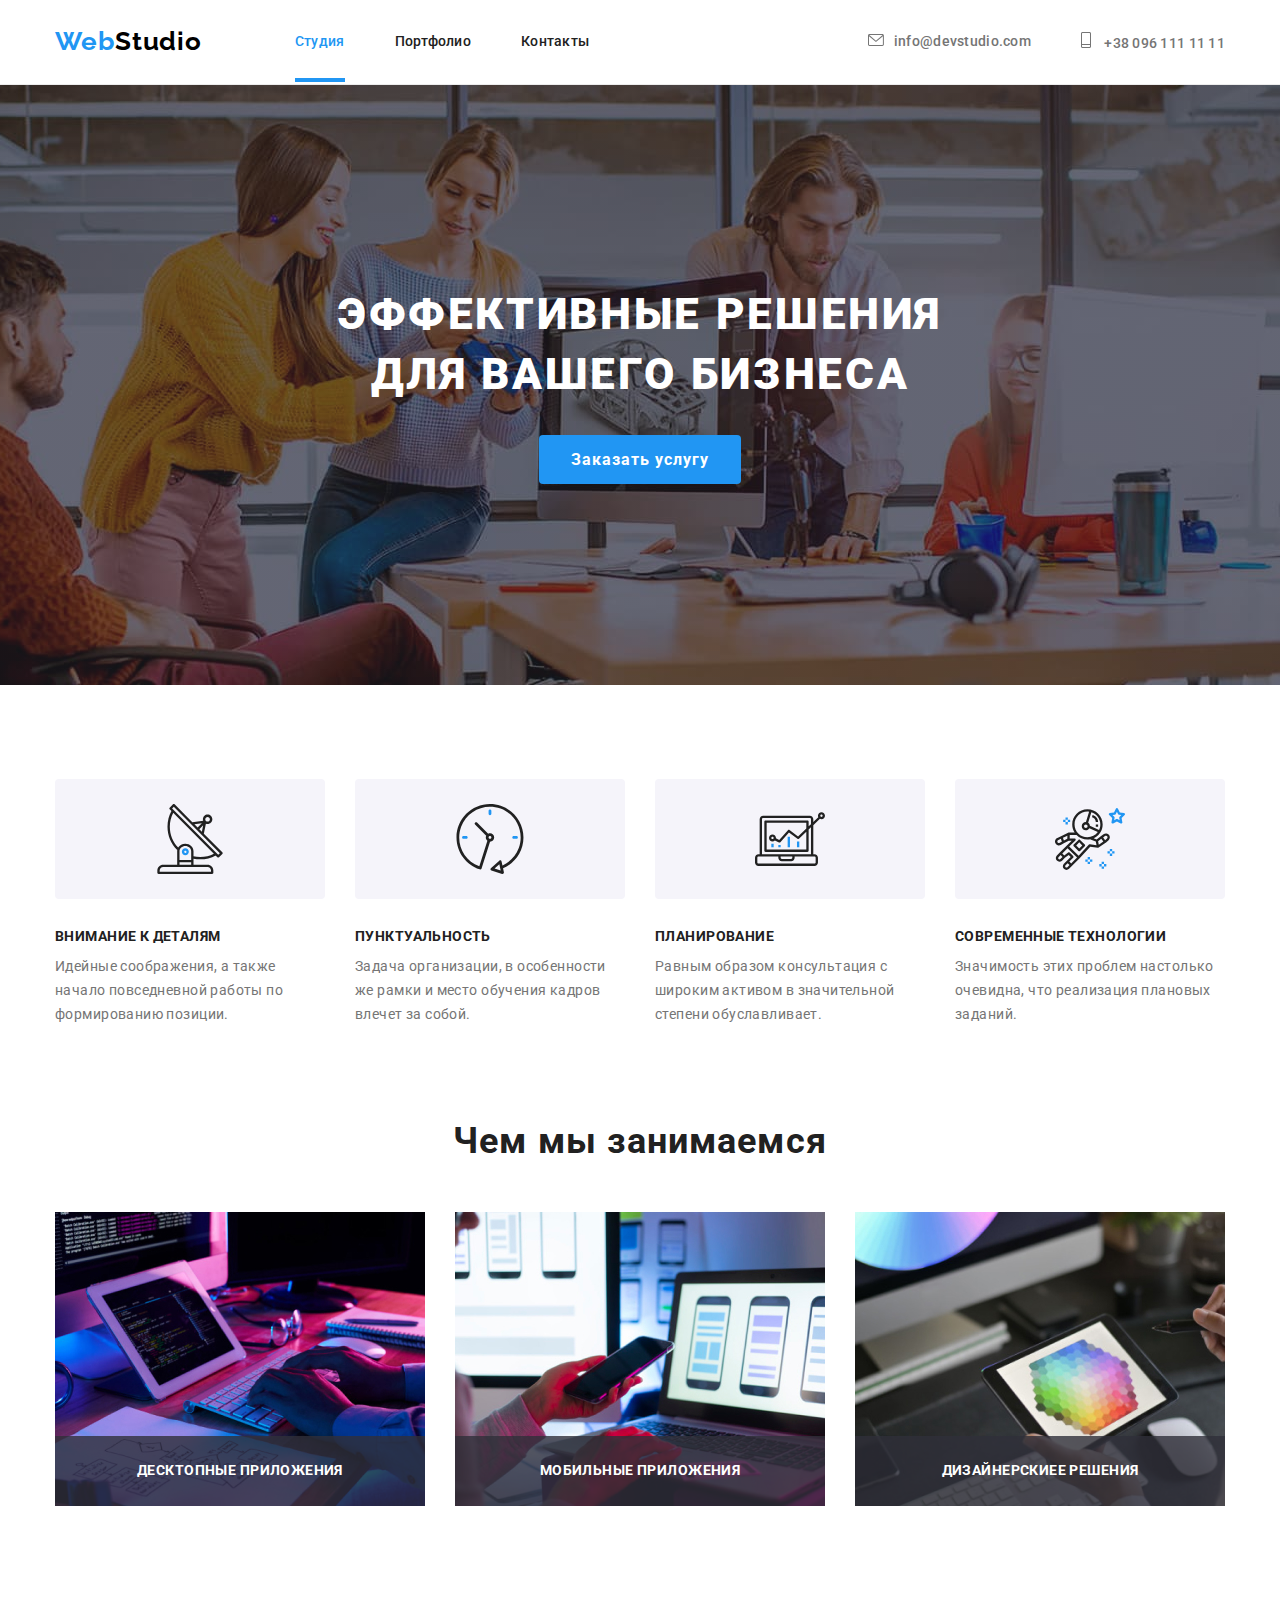
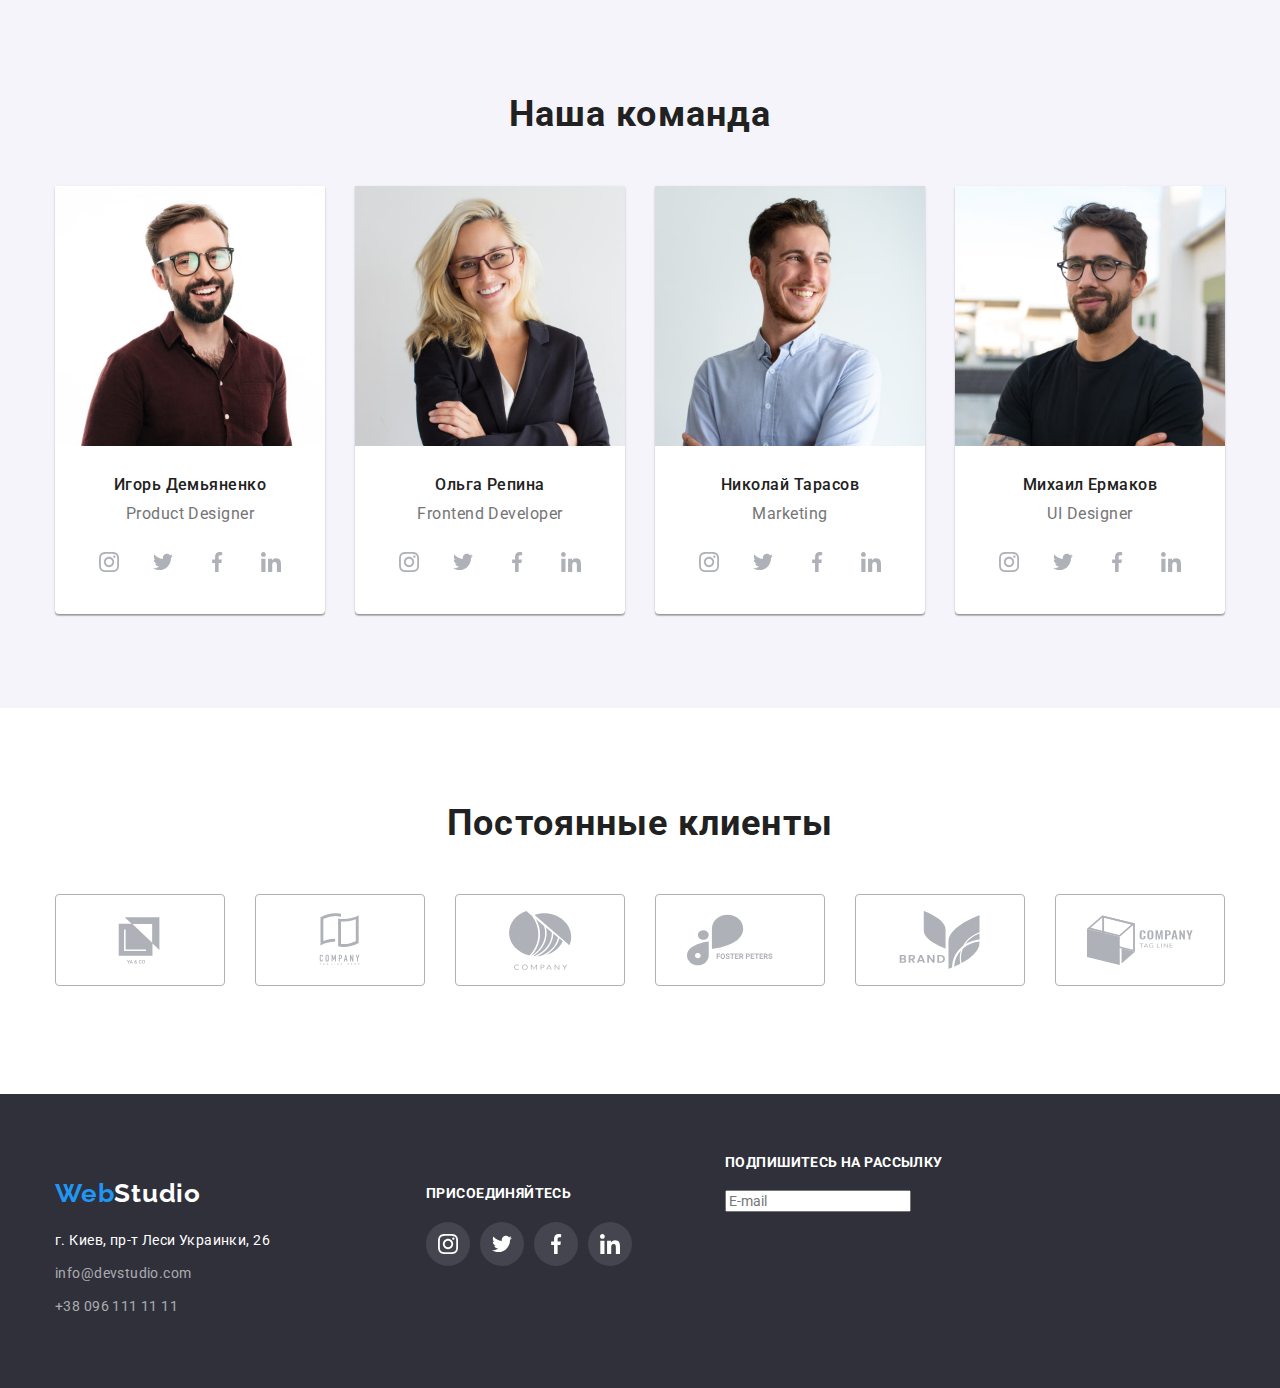
==== index.html @ 0de00b1b "Created form" ====
<!DOCTYPE html>
<html lang="ru">
  <head>
    <meta charset="UTF-8" />
    <meta http-equiv="X-UA-Compatible" content="IE=edge" />
    <meta name="viewport" content="width=device-width, initial-scale=1.0" />
    <title>Студия</title>
    <link
      href="https://fonts.googleapis.com/css2?family=Raleway:wght@700&family=Roboto:wght@400;500;700;900&display=swap"
      rel="stylesheet"
    />
    <link
      rel="stylesheet"
      href="https://cdnjs.cloudflare.com/ajax/libs/modern-normalize/1.1.0/modern-normalize.min.css"
    />
    <link rel="stylesheet" href="./css/styles.css" />
  </head>
  <body class="page">
    <header>
      <div class="conteiner page-nav">
        <nav>
          <a href="./index.html" class="logo">Web <span class="desc">Studio</span> </a>
          <ul class="nav list">
            <li class="nav-lists">
              <a href="./index.html" class="nav-link current">Студия</a>
            </li>
            <li class="nav-lists"><a href="./portfolio.html" class="nav-link">Портфолио </a></li>
            <li class="nav-lists"><a href="#contact" class="nav-link">Контакты</a></li>
          </ul>
        </nav>
        <ul class="contacts list">
          <li class="contacts-list">
            <a href="mailto:info@devstudio.com" class="contacts-link mail-icon">
              <svg class="contacts-icon-mail">
                <use href="./images/symbol-defs.svg#icon-mail"></use>
              </svg>
              info@devstudio.com</a
            >
          </li>
          <li class="contacts-list">
            <a href="tel:+380961111111" class="contacts-link tel-icon">
              <svg class="contacts-icon-phone">
                <use href="./images/symbol-defs.svg#icon-phone"></use>
              </svg>
              +38 096 111 11 11</a
            >
          </li>
        </ul>
      </div>
    </header>
    <main>
      <!-- Hero -->
      <section class="hero">
        <div class="conteiner hero-block">
          <h1 class="hero-title">Эффективные решения для вашего бизнеса</h1>
          <button type="button" class="modal-button" data-modal-open>Заказать услугу</button>
        </div>
      </section>

      <!-- Advantage -->
      <section class="section advantage">
        <div class="conteiner advantages">
          <h2 class="section-title visually-hidden">Преимущества</h2>
          <ul class="features list">
            <li class="features-list">
              <div class="features-icons">
                <svg class="icon-features">
                  <use href="./images/symbol-defs.svg#icon-antenna"></use>
                </svg>
              </div>
              <h3 class="features-title">Внимание к деталям</h3>
              <p class="text">
                Идейные соображения, а также начало повседневной работы по формированию позиции.
              </p>
            </li>
            <li class="features-list">
              <div class="features-icons">
                <svg class="icon-features">
                  <use href="./images/symbol-defs.svg#icon-clock"></use>
                </svg>
              </div>
              <h3 class="features-title">Пунктуальность</h3>
              <p class="text">
                Задача организации, в особенности же рамки и место обучения кадров влечет за собой.
              </p>
            </li>
            <li class="features-list">
              <div class="features-icons">
                <svg class="icon-features">
                  <use href="./images/symbol-defs.svg#icon-diagram"></use>
                </svg>
              </div>
              <h3 class="features-title">Планирование</h3>
              <p class="text">
                Равным образом консультация с широким активом в значительной степени обуславливает.
              </p>
            </li>
            <li class="features-list">
              <div class="features-icons">
                <svg class="icon-features">
                  <use href="./images/symbol-defs.svg#icon-astronaut"></use>
                </svg>
              </div>
              <h3 class="features-title">Современные технологии</h3>
              <p class="text">
                Значимость этих проблем настолько очевидна, что реализация плановых заданий.
              </p>
            </li>
          </ul>
        </div>
      </section>
      <!-- Work -->
      <section class="section work">
        <div class="conteiner">
          <h2 class="section-title">Чем мы занимаемся</h2>
          <ul class="preview list">
            <li class="work-list">
              <div class="work-subtex-list-1">
                <a href="./index.html">
                  <div class="work-subtext">
                    <img
                      src="./images/box1.jpg"
                      alt="Работа за компьютером"
                      width="370"
                      height="294"
                      class="img"
                    />
                    <div class="work-sub-text"><p>Десктопные приложения</p></div>
                  </div>
                </a>
              </div>
            </li>

            <li class="work-list">
              <a href="./index.html">
                <div class="work-subtext">
                  <img
                    src="./images/box2.jpg"
                    alt="Ноутбук на столе и телефон в руках"
                    width="370"
                    height="294"
                  />
                  <div class="work-sub-text"><p>Мобильные приложения</p></div>
                </div>
              </a>
            </li>

            <li class="work-list">
              <a href="./index.html">
                <div class="work-subtext">
                  <img
                    src="./images/box3.jpg"
                    alt="Спектр цвета на планшете"
                    width="370"
                    height="294"
                    class="work-list-link"
                  />

                  <div class="work-sub-text"><p>Дизайнерскиее решения</p></div>
                </div>
              </a>
            </li>
          </ul>
        </div>
      </section>
      <!-- Our team -->
      <section class="section our-teem">
        <div class="conteiner employees">
          <h2 class="section-title">Наша команда</h2>
          <ul class="our-team list">
            <li class="team-list">
              <img
                src="./images/img.jpg"
                alt="Фотография Игоря Демьяненко"
                width="270"
                height="260"
                class="team-img"
              />
              <div class="team-profession">
                <h3 class="team">Игорь Демьяненко</h3>
                <p class="profession" lang="en">Product Designer</p>
                <ul class="socials-list">
                  <li class="socials_lists link">
                    <a href="" class="social-list-link">
                      <svg class="social-links">
                        <use href="./images/symbol-defs.svg#icon-instagram"></use>
                      </svg>
                    </a>
                  </li>
                  <li class="socials_lists link">
                    <a href="" class="social-list-link">
                      <svg class="social-links">
                        <use href="./images/symbol-defs.svg#icon-twitter"></use>
                      </svg>
                    </a>
                  </li>
                  <li class="socials_lists link">
                    <a href="" class="social-list-link">
                      <svg class="social-links">
                        <use href="./images/symbol-defs.svg#icon-facebook"></use>
                      </svg>
                    </a>
                  </li>
                  <li class="socials_lists link">
                    <a href="" class="social-list-link">
                      <svg class="social-links">
                        <use href="./images/symbol-defs.svg#icon-linkedin"></use>
                      </svg>
                    </a>
                  </li>
                </ul>
              </div>
            </li>
            <li class="team-list">
              <img
                src="./images/img(1).jpg"
                alt="Фотография Ольга Репина"
                width="270"
                height="260"
                class="team-img"
              />
              <div class="team-profession">
                <h3 class="team">Ольга Репина</h3>
                <p class="profession" lang="en">Frontend Developer</p>
                <ul class="socials-list">
                  <li class="socials_lists link">
                    <a href="" class="social-list-link">
                      <svg class="social-links">
                        <use href="./images/symbol-defs.svg#icon-instagram"></use>
                      </svg>
                    </a>
                  </li>
                  <li class="socials_lists link">
                    <a href="" class="social-list-link">
                      <svg class="social-links">
                        <use href="./images/symbol-defs.svg#icon-twitter"></use>
                      </svg>
                    </a>
                  </li>
                  <li class="socials_lists link">
                    <a href="" class="social-list-link">
                      <svg class="social-links">
                        <use href="./images/symbol-defs.svg#icon-facebook"></use>
                      </svg>
                    </a>
                  </li>
                  <li class="socials_lists link">
                    <a href="" class="social-list-link">
                      <svg class="social-links">
                        <use href="./images/symbol-defs.svg#icon-linkedin"></use>
                      </svg>
                    </a>
                  </li>
                </ul>
              </div>
            </li>
            <li class="team-list">
              <img
                src="./images/img(2).jpg"
                alt="Фотография Николай Тарасов"
                width="270"
                height="260"
                class="team-img"
              />
              <div class="team-profession">
                <h3 class="team">Николай Тарасов</h3>
                <p class="profession" lang="en">Marketing</p>
                <ul class="socials-list">
                  <li class="socials_lists link">
                    <a href="" class="social-list-link">
                      <svg class="social-links">
                        <use href="./images/symbol-defs.svg#icon-instagram"></use>
                      </svg>
                    </a>
                  </li>
                  <li class="socials_lists link">
                    <a href="" class="social-list-link">
                      <svg class="social-links">
                        <use href="./images/symbol-defs.svg#icon-twitter"></use>
                      </svg>
                    </a>
                  </li>
                  <li class="socials_lists link">
                    <a href="" class="social-list-link">
                      <svg class="social-links">
                        <use href="./images/symbol-defs.svg#icon-facebook"></use>
                      </svg>
                    </a>
                  </li>
                  <li class="socials_lists link">
                    <a href="" class="social-list-link">
                      <svg class="social-links">
                        <use href="./images/symbol-defs.svg#icon-linkedin"></use>
                      </svg>
                    </a>
                  </li>
                </ul>
              </div>
            </li>
            <li class="team-list">
              <img
                src="./images/img(3).jpg"
                alt="Фотография Михаил Ермаков"
                width="270"
                height="260"
                class="team-img"
              />
              <div class="team-profession">
                <h3 class="team">Михаил Ермаков</h3>
                <p class="profession" lang="en">UI Designer</p>
                <ul class="socials-list">
                  <li class="socials_lists link">
                    <a href="" class="social-list-link">
                      <svg class="social-links">
                        <use href="./images/symbol-defs.svg#icon-instagram"></use>
                      </svg>
                    </a>
                  </li>
                  <li class="socials_lists link">
                    <a href="" class="social-list-link">
                      <svg class="social-links">
                        <use href="./images/symbol-defs.svg#icon-twitter"></use>
                      </svg>
                    </a>
                  </li>
                  <li class="socials_lists link">
                    <a href="" class="social-list-link">
                      <svg class="social-links">
                        <use href="./images/symbol-defs.svg#icon-facebook"></use>
                      </svg>
                    </a>
                  </li>
                  <li class="socials_lists link">
                    <a href="" class="social-list-link">
                      <svg class="social-links">
                        <use href="./images/symbol-defs.svg#icon-linkedin"></use>
                      </svg>
                    </a>
                  </li>
                </ul>
              </div>
            </li>
          </ul>
        </div>
      </section>
      <section class="section">
        <div class="conteiner">
          <h2 class="clients-title">Постоянные клиенты</h2>
          <ul class="clients-list">
            <li class="clients-item link">
              <a href="" class="clients-list-link">
                <svg class="clients-icon">
                  <use href="./images/symbol-defs.svg#icon-group1"></use>
                </svg>
              </a>
            </li>
            <li class="clients-item list">
              <a href="" class="clients-list-link">
                <svg class="clients-icon">
                  <use href="./images/symbol-defs.svg#icon-group2"></use>
                </svg>
              </a>
            </li>
            <li class="clients-item list">
              <a href="" class="clients-list-link">
                <svg class="clients-icon">
                  <use href="./images/symbol-defs.svg#icon-group3"></use>
                </svg>
              </a>
            </li>
            <li class="clients-item list">
              <a href="" class="clients-list-link">
                <svg class="clients-icon">
                  <use href="./images/symbol-defs.svg#icon-group4"></use>
                </svg>
              </a>
            </li>
            <li class="clients-item list">
              <a href="" class="clients-list-link">
                <svg class="clients-icon">
                  <use href="./images/symbol-defs.svg#icon-group5"></use>
                </svg>
              </a>
            </li>
            <li class="clients-item list">
              <a href="" class="clients-list-link">
                <svg class="clients-icon">
                  <use href="./images/symbol-defs.svg#icon-group6"></use>
                </svg>
              </a>
            </li>
          </ul>
        </div>
      </section>
    </main>
    <!-- Footer -->
    <footer class="footer">
      <div class="conteiner footer-content">
        <div class="footer-logo-adds">
          <a href="./index.html" class="logo logo-footer"
            >Web <span class="desc-footer">Studio</span>
          </a>
          <address id="contact">
            <ul class="adds list">
              <li class="adds-list">
                <a
                  href="https://goo.gl/maps/4daqSRLDoKhLsopt6"
                  target="_blank"
                  rel="noopener noreferrer"
                  class="adds"
                  >г. Киев, пр-т Леси Украинки, 26</a
                >
              </li>
              <li class="adds-list">
                <a href="mailto:info@devstudio.com" class="mail-tel">info@devstudio.com</a>
              </li>
              <li class="adds-list">
                <a href="tel:+380961111111" class="mail-tel">+38 096 111 11 11</a>
              </li>
            </ul>
          </address>
        </div>
        <div class="footer-socials">
          <h2 class="socials-title">присоединяйтесь</h2>
          <ul class="socials-list list">
            <li class="socials-link">
              <a href="" class="footer-socials-link">
                <svg class="socials-icon">
                  <use href="./images/symbol-defs.svg#icon-instagram"></use>
                </svg>
              </a>
            </li>
            <li class="socials-link">
              <a href="" class="footer-socials-link">
                <svg class="socials-icon">
                  <use href="./images/symbol-defs.svg#icon-twitter"></use>
                </svg>
              </a>
            </li>
            <li class="socials-link">
              <a href="" class="footer-socials-link">
                <svg class="socials-icon">
                  <use href="./images/symbol-defs.svg#icon-facebook"></use>
                </svg>
              </a>
            </li>
            <li class="socials-link">
              <a href="" class="footer-socials-link">
                <svg class="socials-icon">
                  <use href="./images/symbol-defs.svg#icon-linkedin"></use>
                </svg>
              </a>
            </li>
          </ul>
        </div>
        <div class="footer-form">
          <h2 class="form-title">Подпишитесь на рассылку</h2>
          <form action="">
            <label for="name"></label>
            <input type="text" placeholder="E-mail" />
          </form>
        </div>
      </div>
    </footer>

    <div class="backdrop is-hidden" data-modal>
      <div class="modal">
        <button type="button" class="modal-close-button" data-modal-close>
          <svg class="modal-icon">
            <use href="./images/symbol-defs.svg#icon-close-modal "></use>
          </svg>
        </button>

        <form action="" class="contact-form">
          <fieldset class="modal-form">
            <legend class="modal-form-title">Оставьте свои данные, мы вам перезвоним</legend>

            <label class="form-label" for="name">Имя</label>
            <input type="text" id="name" class="form-input" />

            <label class="form-label" for="phone-number">Телефон</label>
            <input type="tel" id="phone-number" class="form-input" />

            <label class="form-label" for="email">Почта</label>
            <input type="email" id="email" class="form-input" />

            <textarea class="form-message" placeholder="Введите текст"></textarea>
            <label>
              <input type="checkbox" class="input-checkbox" value="agreement" />Соглашаюсь с
              рассылкой и принимаю Условия договора
            </label>

            <div class="form-button">
              <button type="submit" class="contact-form-button">Отправить</button>
            </div>
          </fieldset>
        </form>
      </div>
    </div>

    <script src="./js/modal.js"></script>
  </body>
</html>
---- css/styles.css ----
:root {
  --primary-text-color: #757575;
  --title-text-color: #212121;
  --accent-color: #2196f3;
  --secondary-accent-color: #188ce8;
  --primary-white-color: #ffffff;
  --secondary-background-color: #f5f4fa;
  --accent-background-color: #2f303a;
  --mail-tel-color: rgba(255, 255, 255, 0.6);
}

.page {
  background-color: var(--primary-white-color);
  color: var(--title-text-color);
  font-family: Roboto, sans-serif;
  font-weight: 500;
  font-size: 14px;
  letter-spacing: 0.03em;
}

.list {
  padding: 0;
  margin: 0;
  list-style: none;
}

h1,
h2,
h3,
h4,
p {
  margin-top: 0;
  margin-bottom: 0;
}
img {
  display: block;
}
button {
  cursor: pointer;
}

.conteiner {
  width: 1200px;
  margin: 0 auto;
  padding-left: 15px;
  padding-right: 15px;
}

/* Nav */
header {
  border-bottom: 1px solid #ececec;
}
.page-nav {
  display: flex;
  align-items: center;
  justify-content: center;
}
nav {
  display: flex;
}
.nav {
  display: flex;
  align-items: center;
}

.nav-lists:not(:last-child) {
  margin-right: 50px;
}

.logo {
  display: block;
  margin-right: 93px;
  padding-top: 24px;
  padding-bottom: 24px;
  align-items: center;

  color: var(--accent-color);
  font-family: Raleway, sans-serif;
  font-size: 26px;
  font-weight: 700;
  line-height: 1.19;
  letter-spacing: 0.03em;
  text-decoration: none;
  word-spacing: -6px;
}
.desc {
  color: #000000;
  font-family: Raleway, sans-serif;
}
.nav-link {
  display: block;
  padding-top: 32px;
  padding-bottom: 32px;

  color: var(--title-text-color);
  line-height: 1.14;
  letter-spacing: 0.02em;
  text-decoration: none;
}
.nav-link {
  cursor: pointer;
  transition: color 250ms cubic-bezier(0.4, 0, 0.2, 1);
}
.nav-link:hover,
.contacts-link:hover,
.nav-link:focus,
.contacts-link:focus {
  color: var(--accent-color);
  line-height: 1.14;
  letter-spacing: 0.02em;
}

.nav-link.current {
  color: var(--accent-color);
  position: relative;
}

.nav-link.current::after {
  content: '';

  position: absolute;
  bottom: 0;

  display: block;
  background-color: var(--accent-color);
  width: 100%;
  height: 4px;

  transition: transform 250ms cubic-bezier(0.4, 0, 0.2, 1);
}
.nav-link.current:hover::after {
  transform: scaleX(1.5);
}

.contacts-link {
  color: var(--primary-text-color);
  line-height: 1.14;
  letter-spacing: 0.02em;
  text-decoration: none;
  display: block;

  transition: color 250ms cubic-bezier(0.4, 0, 0.2, 1);
}
.contacts {
  display: flex;
  align-items: center;
  margin-left: auto;
}
.contacts-list {
  justify-content: center;
  align-items: center;
}

.contacts .contacts-list + .contacts-list {
  margin-left: 50px;
}

.contacts-link {
  padding-top: 32px;
  padding-bottom: 32px;
}

.contacts-link.mail-icon {
  display: flex;
}

.contacts-icon-mail {
  display: inline-flex;
  width: 16px;
  height: 12px;
  margin-right: 10px;
  fill: var(--primary-text-color);
}
.contacts-icon-phone {
  width: 10px;
  height: 16px;
  margin-right: 10px;
}

.contacts-icon-mail:hover,
.contacts-icon-mail:focus,
.contacts-icon-phone:hover,
.contacts-icon-phone:focus,
.contacts-icon-mail,
.contacts-icon-phone {
  fill: currentColor;
}

/* Hero */
.hero {
  padding: 200px 0;
  max-width: 1600px;
  height: 600px;
  margin-right: auto;
  margin-left: auto;

  background-color: var(--accent-background-color);
  background-image: linear-gradient(rgba(47, 48, 58, 0.4), rgba(47, 48, 58, 0.4)),
    url(../images/hero.jpg);
  background-repeat: no-repeat;
  background-position: center;
  background-size: cover;
}

.hero-title {
  margin: 0 auto;
  margin-bottom: 30px;

  color: var(--primary-white-color);
  font-size: 44px;
  font-weight: 900;
  line-height: 1.36;
  letter-spacing: 0.06em;
  text-transform: uppercase;
  max-width: 650px;
  text-align: center;
}

/* Sections */
.section {
  padding-top: 94px;
  padding-bottom: 94px;
}

.section-title {
  color: var(--title-text-color);
  font-weight: 700;
  font-size: 36px;
  line-height: 1.16;
  text-align: center;
  letter-spacing: 0.03em;
  margin: 0;
}

/* Advantage */
.features {
  display: flex;

  color: var(--primary-text-color);
}

.advantage {
  padding-bottom: 0;
}
.features-list {
  margin-right: 30px;
  width: 270px;
}

.features-list:nth-child(4n) {
  margin-right: 0;
}

.features-icons {
  display: flex;
  height: 120px;
  background: #f5f4fa;
  border-radius: 4px;
  margin-bottom: 30px;

  justify-content: center;
  align-items: center;
}

.icon-features {
  width: 70px;
  height: 70px;
}

.features-title {
  margin-top: 0;
  margin-bottom: 10px;

  color: var(--title-text-color);
  font-weight: 700;
  font-size: 14px;
  line-height: 1.14;
  letter-spacing: 0.03em;
  text-transform: uppercase;
}
.text {
  font-weight: 400;
  line-height: 1.71;
  letter-spacing: 0.03em;
  margin-top: 0;
  margin-bottom: 0;
}

/* Work */
.section-title {
  margin-bottom: 50px;
}

.preview {
  display: flex;
}
.work-list {
  margin-right: 30px;
}

.work-list:nth-child(3n) {
  margin-right: 0;
}

.work-subtext {
  position: relative;
}

.work-sub-text {
  position: absolute;
  bottom: 0;

  display: flex;
  align-items: center;
  justify-content: center;

  font-weight: 700;
  font-size: 14px;
  line-height: 1.14;
  letter-spacing: 0.03em;
  text-transform: uppercase;
  color: #ffffff;

  background: rgba(47, 48, 58, 0.8);
  height: 70px;
  width: 100%;
}

/* Our-team */

.our-team {
  display: flex;
}

.team-list {
  margin-right: 30px;
  justify-content: center;
  text-align: center;

  background: var(--primary-white-color);
  box-shadow: 0px 1px 3px rgba(0, 0, 0, 0.12), 0px 1px 1px rgba(0, 0, 0, 0.14),
    0px 2px 1px rgba(0, 0, 0, 0.2);
  border-radius: 0px 0px 4px 4px;
}
.team-list:nth-child(4n) {
  margin-right: 0;
}

.section.our-teem {
  background-color: var(--secondary-background-color);
}

.team-profession {
  padding: 30px;
}
.team,
.profession {
  font-weight: 500;
  font-style: normal;
  font-size: 16px;
  line-height: 1.18;
  letter-spacing: 0.03em;
}

.team {
  margin-bottom: 10px;
}

.profession {
  font-weight: 400;
  color: var(--primary-text-color);
  margin-bottom: 16px;
}

.socials-list {
  padding-left: 0;
}

.social-list-link {
  display: flex;
  justify-content: center;
  align-items: center;

  transition: background-color 250ms cubic-bezier(0.4, 0, 0.2, 1);

  width: 44px;
  height: 44px;
  border-radius: 50%;
  background-color: var(--primary-white-color);

  gap: 10px;
}

.socials_lists {
  width: 44px;
  height: 44px;
  border-radius: 50%;
  background-color: var(--primary-white-color);
}
.social-links {
  fill: #afb1b8;
  width: 20px;
  height: 20px;

  transition: fill 250ms cubic-bezier(0.4, 0, 0.2, 1);
}

.socials_lists:hover .social-list-link {
  background-color: var(--accent-color);
  fill: var(--primary-white-color);
}

.social-list-link:hover .social-links,
.social-list-link:focus .social-links {
  fill: var(--primary-white-color);
}

.social-list-link:focus {
  background-color: var(--accent-color);
}

/* Clients */
.clients-title {
  font-weight: 700;
  font-size: 36px;
  line-height: 1.17;
  text-align: center;
  letter-spacing: 0.03em;
  color: #212121;

  margin-bottom: 50px;
}
.clients-list {
  display: block;
  display: flex;
  gap: 30px;
  padding-left: 0;
}

.clients-list-link {
  display: flex;
  justify-content: center;
  align-items: center;

  transition: fill 250ms cubic-bezier(0.4, 0, 0.2, 1), border 250ms cubic-bezier(0.4, 0, 0.2, 1);

  border: 1px solid #afb1b8;
  border-radius: 4px;
  width: 170px;
  height: 92px;
}
.clients-icon {
  width: 106px;
  height: 60px;
  fill: #afb1b8;
}

.clients-list-link:hover .clients-icon,
.clients-list-link:focus .clients-icon {
  fill: var(--accent-color);
}

.clients-list-link:hover,
.clients-list-link:focus {
  border: 1px solid var(--accent-color);
}

.clients-icon:hover,
.clients-icon:focus {
  fill: var(--accent-color);
}

/* Button */
.modal-button {
  display: inline-block;

  transition: background-color 250ms cubic-bezier(0.4, 0, 0.2, 1);

  color: var(--primary-white-color);
  background-color: var(--accent-color);
  font-family: inherit;
  font-size: 16px;
  font-weight: 700;
  line-height: 1.85;
  display: block;
  text-align: center;
  letter-spacing: 0.06em;
  padding: 10px 32px;
  margin: 0 auto;
  min-width: 200px;
  border-radius: 4px;
  border: none;
}
.modal-button {
  cursor: pointer;
}
.modal-button:hover,
.modal-button:focus {
  background-color: var(--secondary-accent-color);
}
.button .list .button {
  margin-bottom: 50px;
}
.button {
  display: flex;
  justify-content: center;
}

.button .button-list + .button-list {
  margin-left: 8px;
}

.button.secondary {
  display: inline-block;
  padding: 6px 22px;
  text-align: center;

  transition: background-color 250ms cubic-bezier(0.4, 0, 0.2, 1),
    color 250ms cubic-bezier(0.4, 0, 0.2, 1);

  color: var(--title-text-color);
  background-color: var(--secondary-background-color);
  font-size: 16px;
  line-height: 1.62;
  letter-spacing: 0.03em;
  border-radius: 4px;
  border: none;
}

.button.secondary:hover,
.button.secondary:focus,
.button.secondary.current {
  color: var(--primary-white-color);
  background-color: var(--accent-color);
  font-size: 16px;
  line-height: 1.62;
  text-align: center;
  letter-spacing: 0.03em;

  box-shadow: 0px 3px 1px rgba(0, 0, 0, 0.1), 0px 1px 2px rgba(0, 0, 0, 0.08),
    0px 2px 2px rgba(0, 0, 0, 0.12);
  border-radius: 4px;
}

/* Visually-hidden */

.visually-hidden {
  position: absolute;
  width: 1px;
  height: 1px;
  padding: 0;
  margin: -1px;
  overflow: hidden;
  clip: rect(0, 0, 0, 0);
  white-space: nowrap;
  border: 0;
}

/* Portfolio */

.button-filter {
  margin-bottom: 50px;
}

.link {
  display: block;
  text-decoration: none;
}

.img {
  display: flex;
  flex-wrap: wrap;
}

.img-list {
  width: 370px;
  margin-right: 30px;
  margin-bottom: 30px;

  border: 1px solid #eeeeee;
}

.img-list:hover {
  border: 1px solid #eeeeee;
  box-shadow: 0px 1px 1px rgba(0, 0, 0, 0.12), 0px 4px 4px rgba(0, 0, 0, 0.06),
    1px 4px 6px rgba(0, 0, 0, 0.16);
}

.img-list:nth-child(3n) {
  margin-right: 0;
}
.img-list:nth-last-child(-n + 3) {
  margin-bottom: 0;
}

.img-title {
  margin-bottom: 4px;
  color: var(--title-text-color);
  font-weight: 700;
  font-size: 18px;
  line-height: 2;
  letter-spacing: 0.06em;
}
.img-diskription {
  padding: 20px 24px;
}
.img-desc {
  color: var(--primary-text-color);
  font-weight: 400;
  font-size: 16px;
  line-height: 1.88;
}

.img-portfolio-link {
  display: block;
}
.product-thumb {
  position: relative;
  overflow: hidden;
}
.subtext {
  position: absolute;
  left: 0;
  top: 0;
  width: 100%;
  height: 100%;

  overflow: auto;

  transform: translateY(100%);

  transition: transform 250ms cubic-bezier(0.4, 0, 0.2, 1);

  background-color: rgba(33, 150, 243, 0.9);

  font-weight: 400;
  font-size: 18px;
  line-height: 1.6;
  letter-spacing: 0.03em;
  color: var(--primary-white-color);

  padding: 64px 24px;
}

.img-portfolio-link:hover .subtext,
.img-portfolio-link:focus .subtext {
  transform: translate(0);
}

/* Footer */

.desc-footer {
  color: var(--primary-white-color);
}
.footer {
  display: block;
  display: flex;
  background-color: var(--accent-background-color);
  padding-top: 60px;
  padding-bottom: 60px;
}

.footer-content {
  display: flex;
}

.footer-logo-adds {
  margin-right: 70px;
}

.footer-socials {
  padding-top: 12px;
}

.logo-footer {
  display: block;
  display: flex;
  padding-bottom: 20px;
  width: 145px;
  margin-right: 70px;
}

address {
  font-style: normal;
  width: 231px;
  margin-right: 70px;
}

.adds {
  display: block;
  margin-bottom: 9px;
  width: 231px;

  color: var(--primary-white-color);
  font-weight: 400;
  font-size: 14px;
  line-height: 1.71;
  text-decoration: none;
}

.adds-list:not(:last-child) {
  margin-bottom: 9px;
}

.mail-tel {
  color: var(--mail-tel-color);
  font-weight: 400;
  font-size: 14px;
  line-height: 1.71;
  text-decoration: none;
}

.footer-socials {
  display: inline-block;
  margin-right: 93px;
}
.socials-title {
  color: var(--primary-white-color);
  text-transform: uppercase;
  padding: 20px 0;

  font-weight: 700;
  font-size: 14px;
  line-height: 1.14;
  letter-spacing: 0.03em;
}

.socials-list {
  display: block;
  display: flex;
  justify-content: center;
  gap: 10px;
}

.footer-socials-link {
  display: flex;
  justify-content: center;
  align-items: center;

  transition: background-color 250ms cubic-bezier(0.4, 0, 0.2, 1);

  height: 44px;
  width: 44px;
  background-color: rgba(255, 255, 255, 0.1);
  border-radius: 50px;
}

.socials-icon {
  width: 20px;
  height: 20px;
  fill: var(--primary-white-color);
}

.footer-socials-link:hover,
.footer-socials-link:focus {
  background-color: var(--accent-color);
}

.form-title {
  font-weight: 700;
  font-size: 14px;
  line-height: 16px;
  letter-spacing: 0.03em;
  text-transform: uppercase;

  color: #ffffff;

  margin-bottom: 20px;
}

/* Modal Window */

.backdrop {
  position: fixed;
  top: 0;
  left: 0;
  z-index: 100;
  width: 100%;
  height: 100%;
  opacity: 1;

  background-color: rgba(0, 0, 0, 0.2);
}

.backdrop.is-hidden {
  opacity: 0;
  pointer-events: none;
}
.backdrop.is-hidden .modal {
  transform: translate(-50%, -50%) scale(0.7);
}

.modal {
  position: absolute;
  top: 50%;
  left: 50%;
  transform: translate(-50%, -50%) scale(1);

  transition: box-shadow 250ms cubic-bezier(0.4, 0, 0.2, 1),
    transform 250ms cubic-bezier(0.4, 0, 0.2, 1);

  min-width: 528px;
  min-height: 581px;

  background: var(--primary-white-color);
  border-radius: 4px;
  box-shadow: 0px 1px 3px rgba(0, 0, 0, 0.12), 0px 1px 1px rgba(0, 0, 0, 0.14),
    0px 2px 1px rgba(0, 0, 0, 0.2);
}

.modal-close-button {
  position: absolute;

  display: flex;

  align-items: center;
  justify-content: center;
  padding: 0;

  top: 8px;
  right: 8px;
  background-color: #ffffff;
  width: 30px;
  height: 30px;
  border-radius: 50%;
  border: 1px solid rgba(0, 0, 0, 0.1);
}

.modal-icon {
  width: 11px;
  height: 11px;
}

/* Modal window Form */

.modal-form {
  padding: 40px;
  padding-top: 0;

  border: none;
  margin: 0;
}

.modal-form-title {
  padding-top: 40px;
  padding-bottom: 0;

  margin-bottom: 12px;

  font-weight: 700;
  font-size: 20px;
  line-height: 1.5px;
  letter-spacing: 0.03em;

  color: #212121;
}

.form-label {
  font-style: normal;
  font-weight: 400;
  font-size: 12px;
  line-height: 1.16;
  letter-spacing: 0.01em;

  color: #757575;
}
.form-input {
  width: 100%;
  height: 40px;
  margin-bottom: 28px;
}

.form-message {
  padding: 12px 16px;
  margin-bottom: 20px;

  width: 100%;
  height: 120px;

  resize: none;
}

.input-checkbox {
  margin-right: 8.38px;
  margin-bottom: 30px;

  font-weight: 400;
  font-size: 14px;
  line-height: 24px;

  letter-spacing: 0.03em;

  color: #757575;
}

.form-button {
  display: flex;
  justify-content: center;
}
.contact-form-button {
  border: none;
  padding: 0;

  width: 200px;
  height: 50px;

  background: var(--accent-color);
  box-shadow: 0px 4px 4px rgba(0, 0, 0, 0.15);
  border-radius: 4px;
  align-items: center;
  text-align: center;
  letter-spacing: 0.06em;

  color: #ffffff;
}
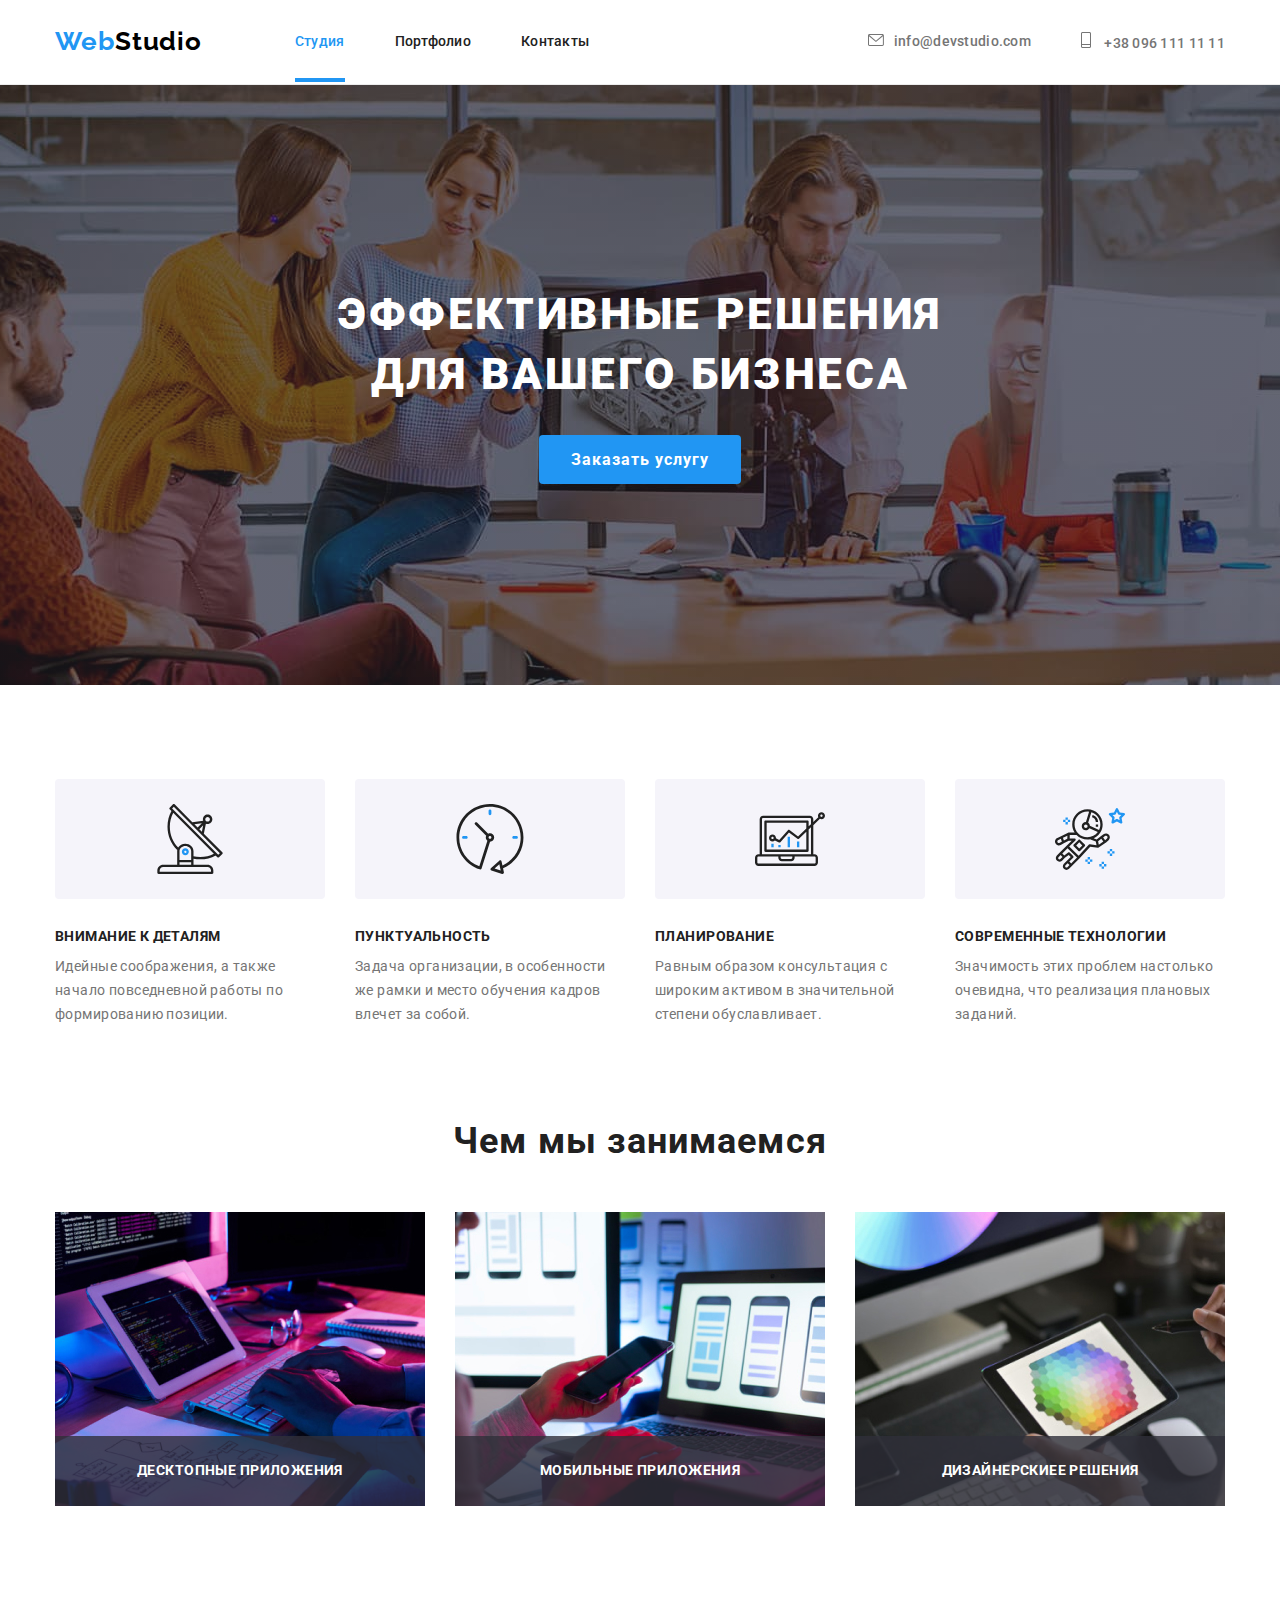
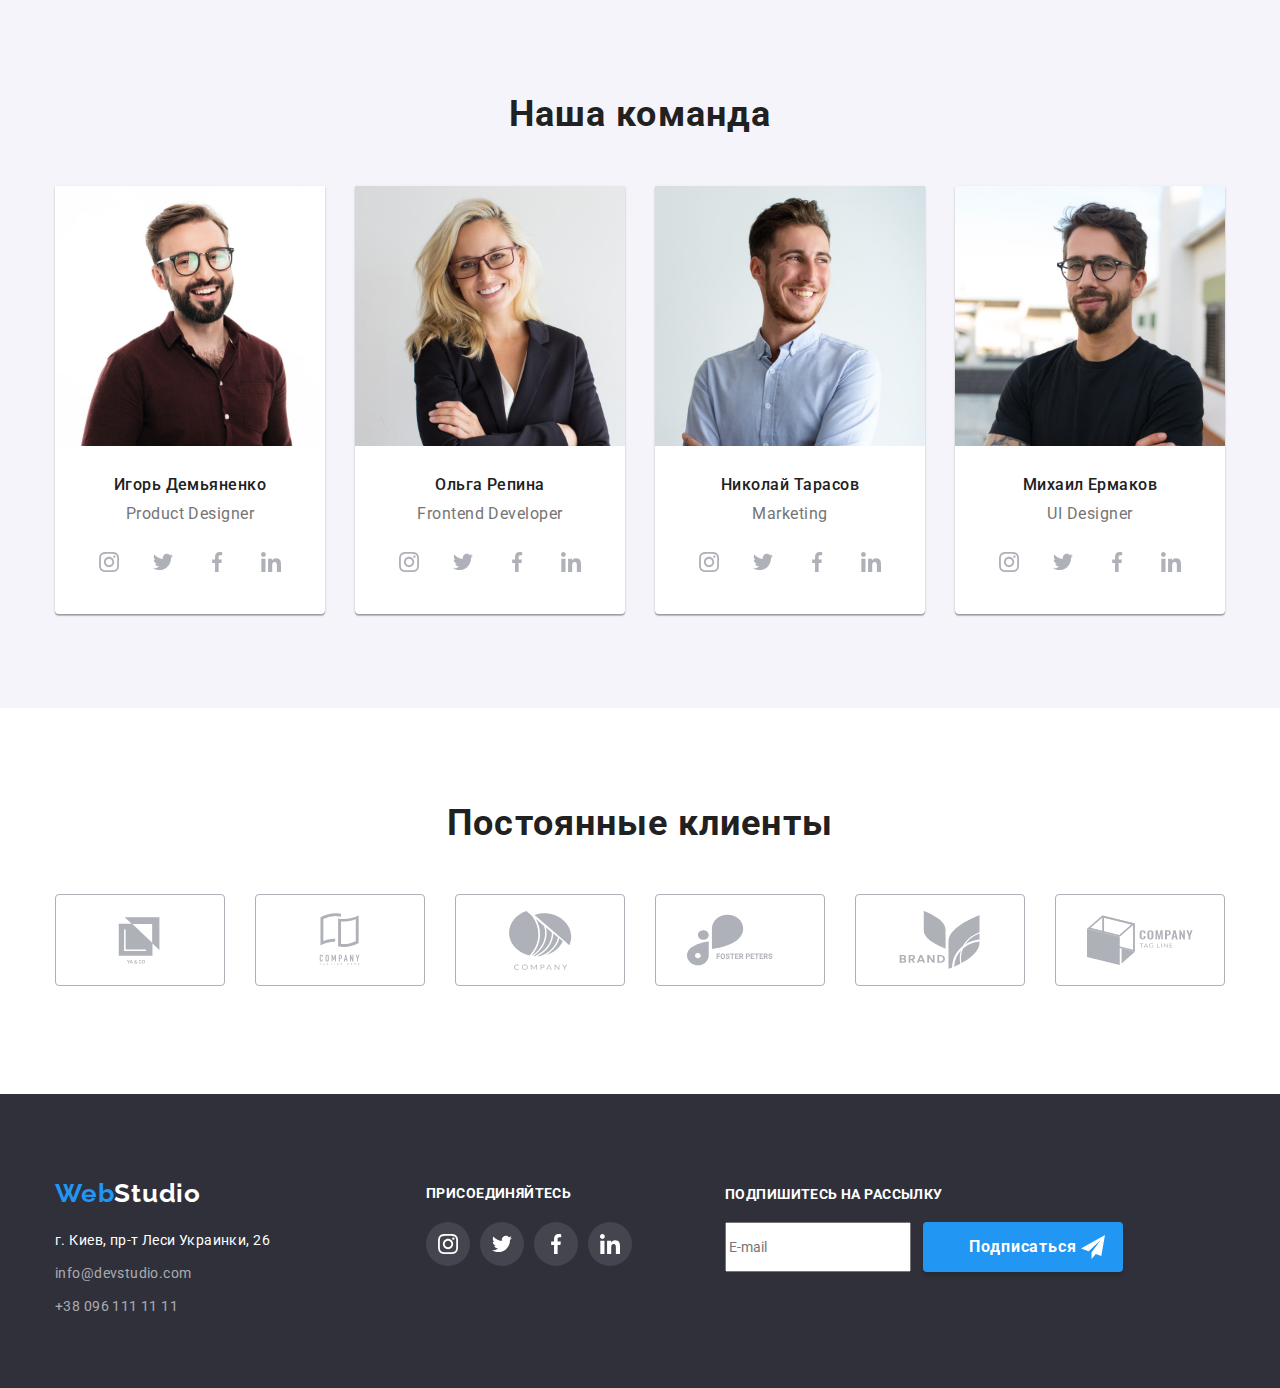
==== commit c7854ecc: "Modal-form" ====
--- a/index.html
+++ b/index.html
@@ -454,15 +454,23 @@
           </ul>
         </div>
         <div class="footer-form">
-          <h2 class="form-title">Подпишитесь на рассылку</h2>
-          <form action="">
+          <p class="form-title">Подпишитесь на рассылку</p>
+          <form action="" class="subs-form">
             <label for="name"></label>
-            <input type="text" placeholder="E-mail" />
+            <input type="text" class="footer-input" placeholder="E-mail" />
+
+            <div class="footer-button">
+              <button type="submit" class="footer-form-button">Подписаться</button>
+              <svg class="footer-form-icon">
+                <use href="./images/symbol-defs.svg#icon-icon-send"></use>
+              </svg>
+            </div>
           </form>
         </div>
       </div>
     </footer>
 
+    <!-- Modal-form -->
     <div class="backdrop is-hidden" data-modal>
       <div class="modal">
         <button type="button" class="modal-close-button" data-modal-close>
@@ -471,29 +479,60 @@
           </svg>
         </button>
 
-        <form action="" class="contact-form">
-          <fieldset class="modal-form">
-            <legend class="modal-form-title">Оставьте свои данные, мы вам перезвоним</legend>
-
-            <label class="form-label" for="name">Имя</label>
-            <input type="text" id="name" class="form-input" />
-
-            <label class="form-label" for="phone-number">Телефон</label>
-            <input type="tel" id="phone-number" class="form-input" />
-
-            <label class="form-label" for="email">Почта</label>
-            <input type="email" id="email" class="form-input" />
-
-            <textarea class="form-message" placeholder="Введите текст"></textarea>
-            <label>
-              <input type="checkbox" class="input-checkbox" value="agreement" />Соглашаюсь с
-              рассылкой и принимаю Условия договора
-            </label>
-
-            <div class="form-button">
-              <button type="submit" class="contact-form-button">Отправить</button>
-            </div>
-          </fieldset>
+        <form class="modal-form">
+          <p class="modal-form-title">Оставьте свои данные, мы вам перезвоним</p>
+
+          <label class="form-label">
+            <span class="form-label-text">Имя</span>
+            <span class="modal-icon-wrapper">
+              <input type="text" class="form-input" />
+              <svg class="modal-form-icon">
+                <use href="./images/symbol-defs.svg#icon-user-icon"></use>
+              </svg>
+            </span>
+          </label>
+
+          <label class="form-label">
+            <span class="form-label-text">Телефон</span>
+            <span class="modal-icon-wrapper">
+              <input type="tel" class="form-input" />
+              <svg class="modal-form-icon">
+                <use href="./images/symbol-defs.svg#icon-user-phone-icon"></use>
+              </svg>
+            </span>
+          </label>
+
+          <label class="form-label">
+            <span class="form-label-text">Почта</span>
+            <span class="modal-icon-wrapper">
+              <input type="email" class="form-input" />
+              <svg class="modal-form-icon">
+                <use href="./images/symbol-defs.svg#icon-user-mail-icon"></use>
+              </svg>
+            </span>
+          </label>
+
+          <label class="form-label-text massage">
+            <span class="form-massage-label">Комментарий</span>
+            <textarea
+              name="user-message"
+              class="form-message"
+              placeholder="Введите текст"
+            ></textarea>
+          </label>
+
+          <input
+            type="checkbox"
+            id="user-policy"
+            class="input-checkbox visually-hidden"
+            name="user-policy"
+          />
+          <label for="user-policy" class="modal-form-chec-desc"
+            >Соглашаюсь с рассылкой и принимаю&nbsp;
+            <a href="" class="modal-link">Условия договора</a>
+          </label>
+
+          <button type="submit" class="contact-form-button">Отправить</button>
         </form>
       </div>
     </div>
--- a/css/styles.css
+++ b/css/styles.css
@@ -756,18 +756,64 @@
   background-color: var(--accent-color);
 }
 
+.footer-form {
+  padding-top: 12px;
+}
+.subs-form {
+  display: flex;
+}
+
 .form-title {
+  font-family: Roboto;
   font-weight: 700;
   font-size: 14px;
   line-height: 16px;
   letter-spacing: 0.03em;
   text-transform: uppercase;
 
-  color: #ffffff;
-
+  color: var(--primary-white-color);
+  padding-top: 20px;
   margin-bottom: 20px;
 }
 
+.footer-button {
+  margin: 0;
+  position: relative;
+}
+
+.footer-form-button {
+  border: none;
+  padding: 0;
+  margin: 0;
+  margin-right: 10px;
+  margin-left: 12px;
+
+  width: 200px;
+  height: 50px;
+
+  font-weight: 700;
+  font-size: 16px;
+  line-height: 1.9;
+  align-items: center;
+  text-align: center;
+  letter-spacing: 0.06em;
+
+  color: var(--primary-white-color);
+  background-color: var(--accent-color);
+
+  box-shadow: 0px 4px 4px rgba(0, 0, 0, 0.15);
+  border-radius: 4px;
+}
+
+.footer-form-icon {
+  position: absolute;
+  width: 24px;
+  height: 24px;
+
+  top: 13px;
+  right: 28px;
+  bottom: 13px;
+}
 /* Modal Window */
 
 .backdrop {
@@ -791,6 +837,8 @@
 }
 
 .modal {
+  padding: 40px;
+
   position: absolute;
   top: 50%;
   left: 50%;
@@ -799,8 +847,8 @@
   transition: box-shadow 250ms cubic-bezier(0.4, 0, 0.2, 1),
     transform 250ms cubic-bezier(0.4, 0, 0.2, 1);
 
-  min-width: 528px;
-  min-height: 581px;
+  width: 528px;
+  height: 581px;
 
   background: var(--primary-white-color);
   border-radius: 4px;
@@ -819,11 +867,18 @@
 
   top: 8px;
   right: 8px;
-  background-color: #ffffff;
+  background-color: var(--primary-white-color);
   width: 30px;
   height: 30px;
   border-radius: 50%;
   border: 1px solid rgba(0, 0, 0, 0.1);
+
+  transition: fill 250ms cubic-bezier(0.4, 0, 0.2, 1);
+}
+
+.modal-close-button:hover,
+.modal-close-button:focus {
+  fill: var(--accent-color);
 }
 
 .modal-icon {
@@ -834,82 +889,195 @@
 /* Modal window Form */
 
 .modal-form {
-  padding: 40px;
-  padding-top: 0;
-
-  border: none;
-  margin: 0;
+  display: flex;
+  flex-direction: column;
 }
 
 .modal-form-title {
-  padding-top: 40px;
-  padding-bottom: 0;
-
   margin-bottom: 12px;
 
   font-weight: 700;
   font-size: 20px;
-  line-height: 1.5px;
-  letter-spacing: 0.03em;
-
-  color: #212121;
+  line-height: 1.5;
+  letter-spacing: 0.03em;
+
+  color: var(--title-text-color);
 }
 
 .form-label {
+  margin-bottom: 10px;
+}
+
+.form-label-text {
+  display: block;
+  margin-bottom: 4px;
+
   font-style: normal;
   font-weight: 400;
   font-size: 12px;
   line-height: 1.16;
   letter-spacing: 0.01em;
 
-  color: #757575;
-}
+  color: var(--primary-text-color);
+}
+
+.form-label-text.massage {
+  margin-bottom: 20px;
+}
+
 .form-input {
   width: 100%;
   height: 40px;
-  margin-bottom: 28px;
+
+  border: 1px solid rgba(33, 33, 33, 0.2);
+  border-radius: 4px;
+
+  padding: 0;
+  padding-left: 42px;
+
+  transition: border-color 250ms cubic-bezier(0.4, 0, 0.2, 1);
+}
+.form-input:focus {
+  border-color: var(--accent-color);
+  outline: none;
+}
+.form-input:focus + .modal-form-icon {
+  fill: var(--accent-color);
+}
+
+.modal-icon-wrapper {
+  display: block;
+  position: relative;
+}
+
+.modal-form-icon {
+  display: block;
+  position: absolute;
+  top: 50%;
+  left: 15px;
+  transform: translateY(-50%);
+
+  width: 12px;
+  height: 12px;
+
+  transition: fill 250ms cubic-bezier(0.4, 0, 0.2, 1);
 }
 
 .form-message {
   padding: 12px 16px;
-  margin-bottom: 20px;
 
   width: 100%;
   height: 120px;
 
   resize: none;
-}
-
-.input-checkbox {
-  margin-right: 8.38px;
-  margin-bottom: 30px;
+
+  border: 1px solid rgba(33, 33, 33, 0.2);
+  border-radius: 4px;
+
+  font-size: 14px;
+
+  transition: border-color 250ms cubic-bezier(0.4, 0, 0.2, 1);
+}
+
+.form-message:focus {
+  border-color: var(--accent-color);
+  outline: none;
+}
+
+.form-message::placeholder {
+  color: rgba(117, 117, 117, 0.5);
+}
+
+.form-massage-label {
+  display: block;
+  font-size: 12px;
+  line-height: 1.17;
+
+  letter-spacing: 0.01em;
+
+  color: var(--primary-text-color);
+
+  margin-bottom: 4px;
+}
+
+/* Checkbox */
+
+.modal-form-chec-desc::before {
+  content: '';
+  display: block;
+
+  width: 16px;
+  height: 15px;
+
+  border: 1px solid var(--title-text-color);
+  border-radius: 2px;
+  margin-right: 8px;
+
+  transition: background-color 250ms cubic-bezier(0.4, 0, 0.2, 1),
+    background-image 250ms cubic-bezier(0.4, 0, 0.2, 1);
+}
+
+.input-checkbox:checked + .modal-form-chec-desc::before {
+  background-color: var(--accent-color);
+  background-image: url(../images/check.svg);
+
+  background-repeat: no-repeat;
+  background-position: center;
+
+  border: none;
+}
+
+.input-checkbox:focus + .modal-form-chec-desc::before {
+  border: none;
+  outline: 1px solid var(--accent-color);
+}
+
+.modal-link {
+  color: var(--accent-color);
+}
+
+.modal-form-chec-desc {
+  display: flex;
+  align-items: center;
 
   font-weight: 400;
   font-size: 14px;
-  line-height: 24px;
-
-  letter-spacing: 0.03em;
-
-  color: #757575;
-}
-
-.form-button {
-  display: flex;
-  justify-content: center;
-}
+  line-height: 1.71;
+
+  letter-spacing: 0.03em;
+
+  color: var(--primary-text-color);
+
+  margin-bottom: 30px;
+}
+
+/* Modal  form-button  */
+
 .contact-form-button {
+  align-self: center;
+
   border: none;
-  padding: 0;
-
-  width: 200px;
+  padding: 10px 55px;
+
+  min-width: 200px;
   height: 50px;
+
+  font-family: Roboto;
+  font-weight: 700;
 
   background: var(--accent-color);
   box-shadow: 0px 4px 4px rgba(0, 0, 0, 0.15);
   border-radius: 4px;
-  align-items: center;
+
   text-align: center;
   letter-spacing: 0.06em;
 
   color: #ffffff;
-}
+
+  transition: background 250ms cubic-bezier(0.4, 0, 0.2, 1);
+}
+
+.contact-form-button:hover,
+.contact-form-button:focus {
+  background: var(--secondary-accent-color);
+}
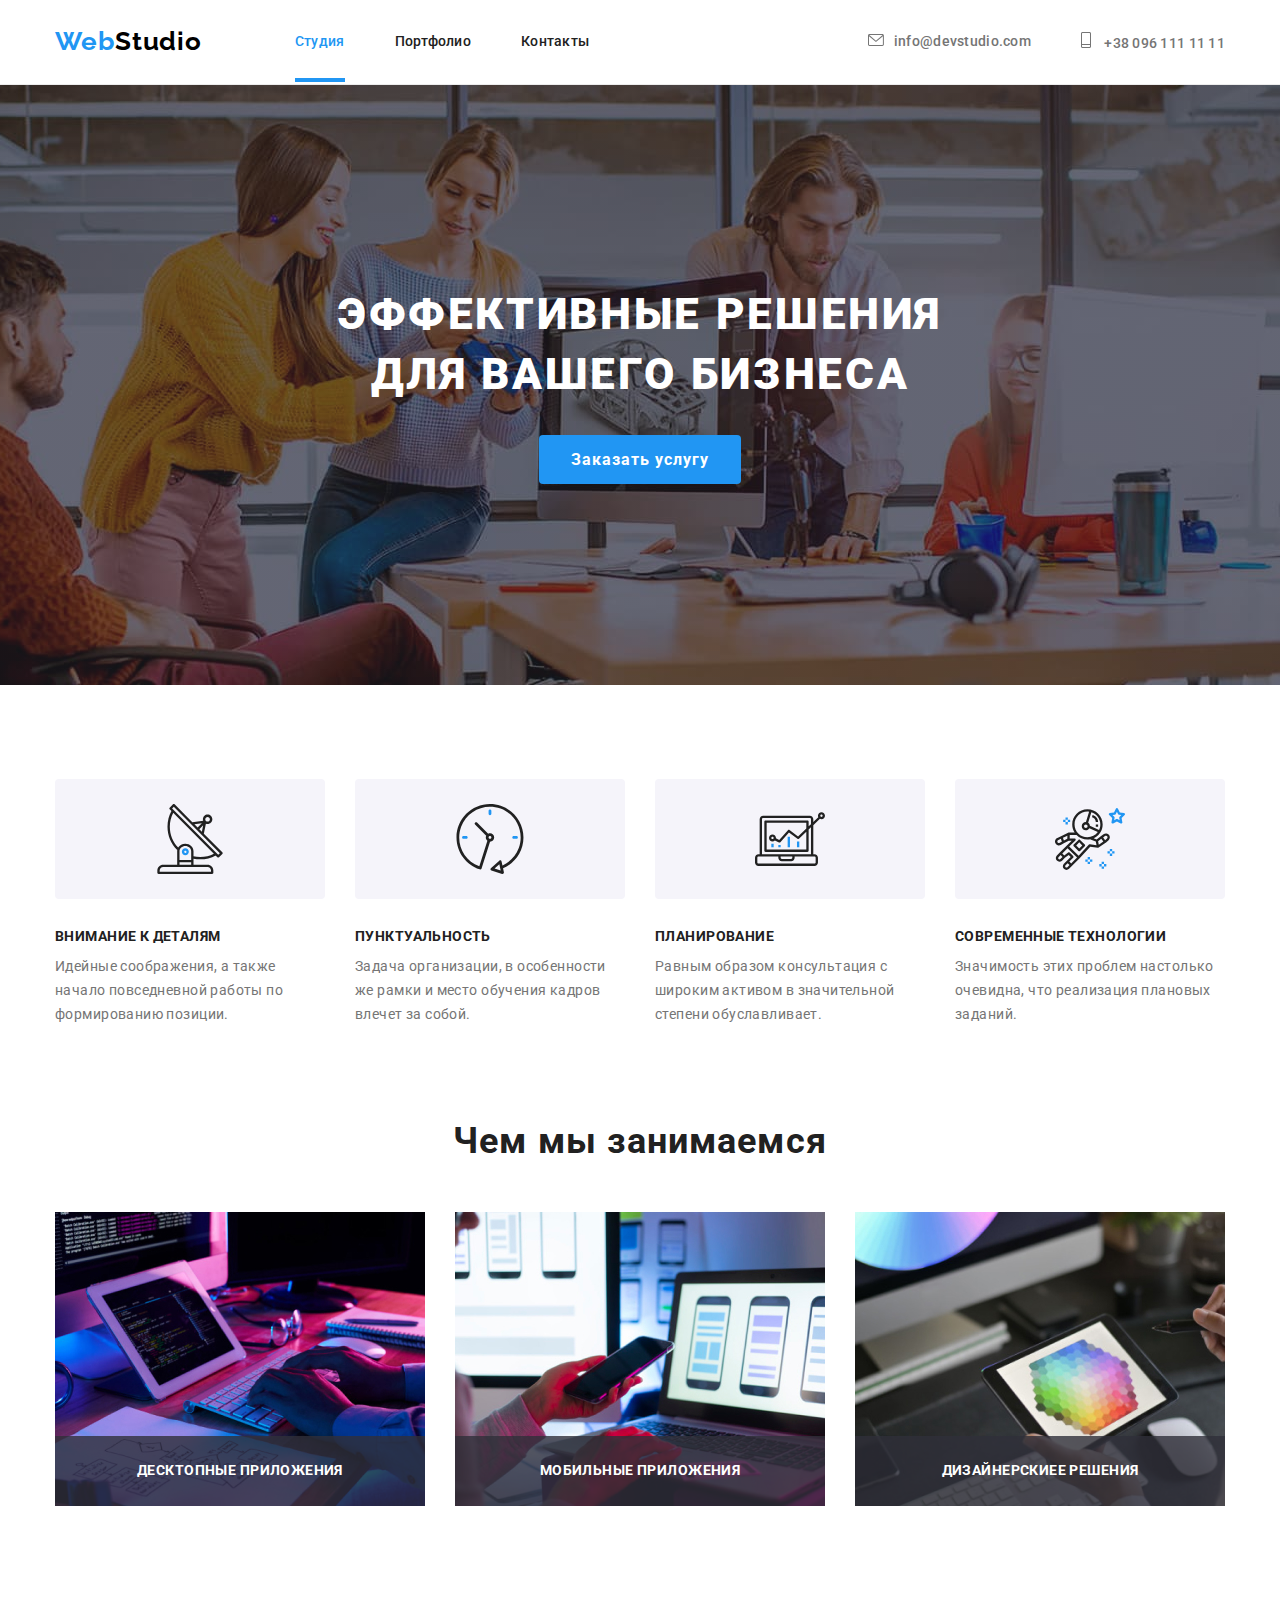
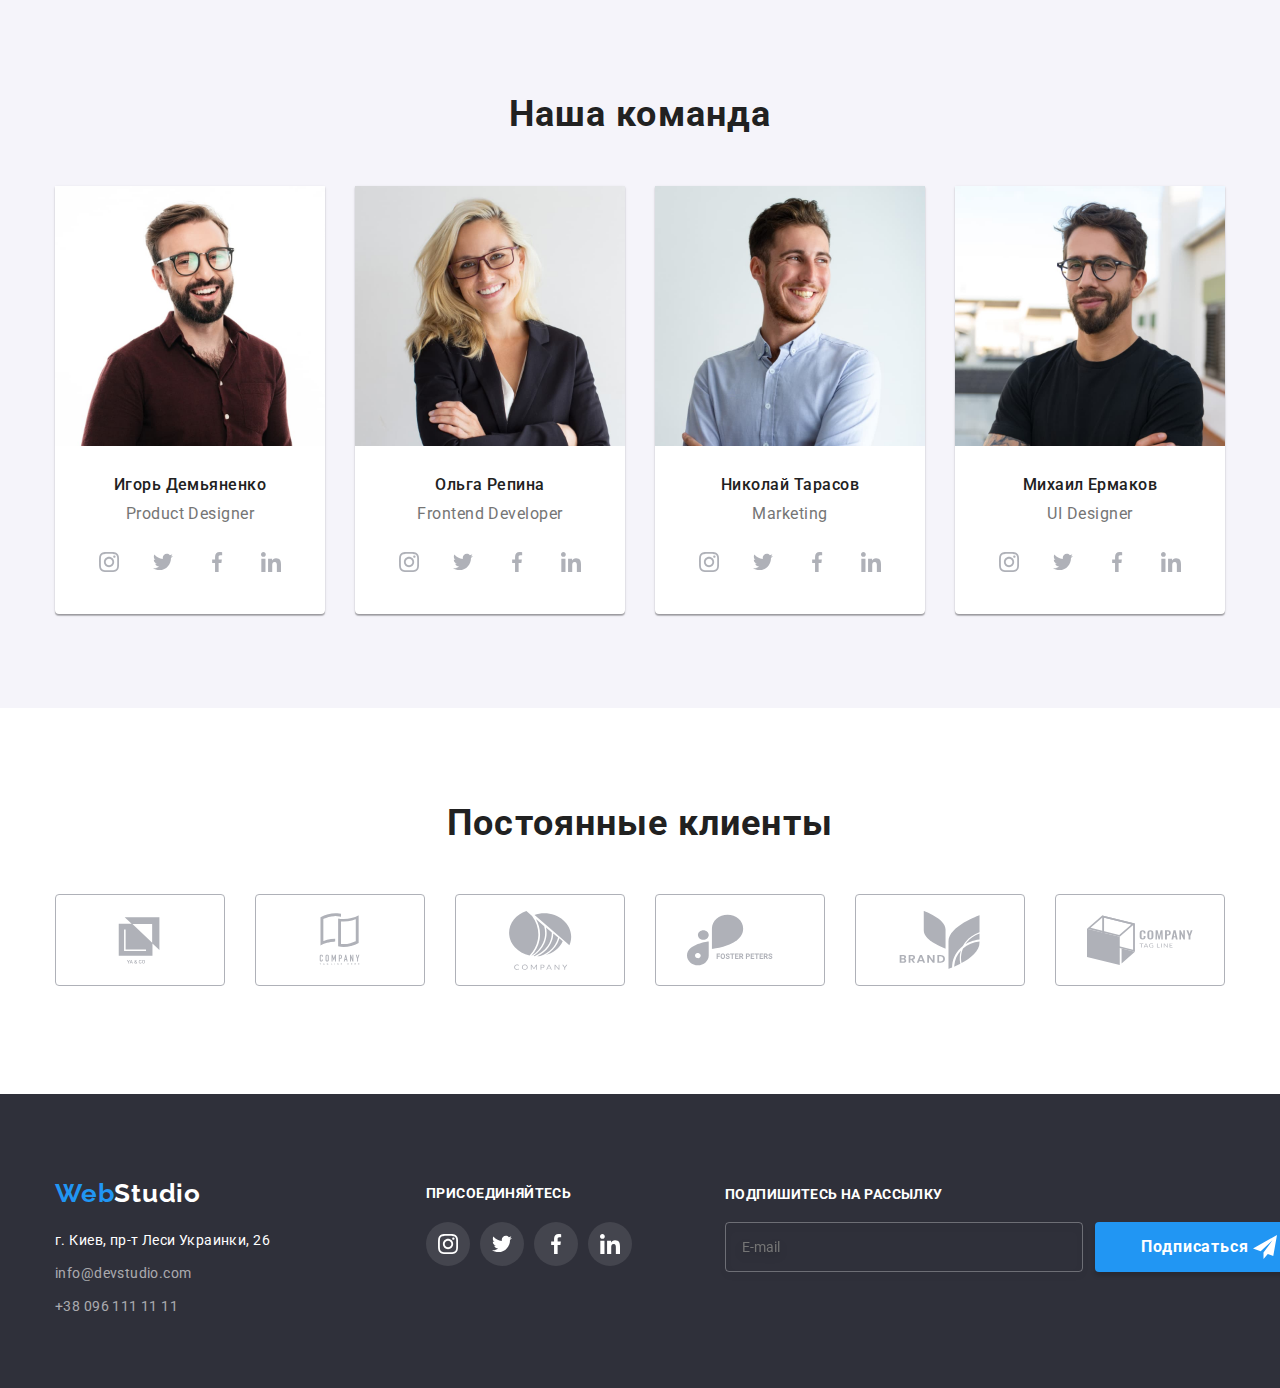
==== commit d3587d89: "Footer form" ====
--- a/index.html
+++ b/index.html
@@ -456,8 +456,9 @@
         <div class="footer-form">
           <p class="form-title">Подпишитесь на рассылку</p>
           <form action="" class="subs-form">
-            <label for="name"></label>
-            <input type="text" class="footer-input" placeholder="E-mail" />
+            <label for="name">
+              <input type="text" class="footer-input" placeholder="E-mail"
+            /></label>
 
             <div class="footer-button">
               <button type="submit" class="footer-form-button">Подписаться</button>
--- a/css/styles.css
+++ b/css/styles.css
@@ -756,6 +756,8 @@
   background-color: var(--accent-color);
 }
 
+/* Footer form */
+
 .footer-form {
   padding-top: 12px;
 }
@@ -774,6 +776,39 @@
   color: var(--primary-white-color);
   padding-top: 20px;
   margin-bottom: 20px;
+}
+
+.footer-input {
+  width: 358px;
+  height: 50px;
+
+  padding-left: 16px;
+
+  background-color: transparent;
+  border: none;
+  border: 1px solid rgba(255, 255, 255, 0.3);
+  filter: drop-shadow(0px 4px 4px rgba(0, 0, 0, 0.15));
+  border-radius: 4px;
+
+  color: var(--primary-white-color);
+
+  transition: border-color 250ms cubic-bezier(0.4, 0, 0.2, 1);
+}
+
+.footer-input:focus {
+  border-color: var(--secondary-background-color);
+}
+
+.footer-form::placeholder {
+  font-weight: 400;
+  font-size: 16px;
+  line-height: 20px;
+
+  display: flex;
+  align-items: center;
+  letter-spacing: 0.03em;
+
+  color: rgba(255, 255, 255, 0.6);
 }
 
 .footer-button {
@@ -803,6 +838,12 @@
 
   box-shadow: 0px 4px 4px rgba(0, 0, 0, 0.15);
   border-radius: 4px;
+
+  transition: background-color 250ms cubic-bezier(0.4, 0, 0.2, 1);
+}
+.footer-form-button:hover,
+.footer-form-button:focus {
+  background-color: var(--secondary-accent-color);
 }
 
 .footer-form-icon {
@@ -810,10 +851,11 @@
   width: 24px;
   height: 24px;
 
-  top: 13px;
+  top: 50%;
   right: 28px;
-  bottom: 13px;
-}
+  transform: translateY(-50%);
+}
+
 /* Modal Window */
 
 .backdrop {
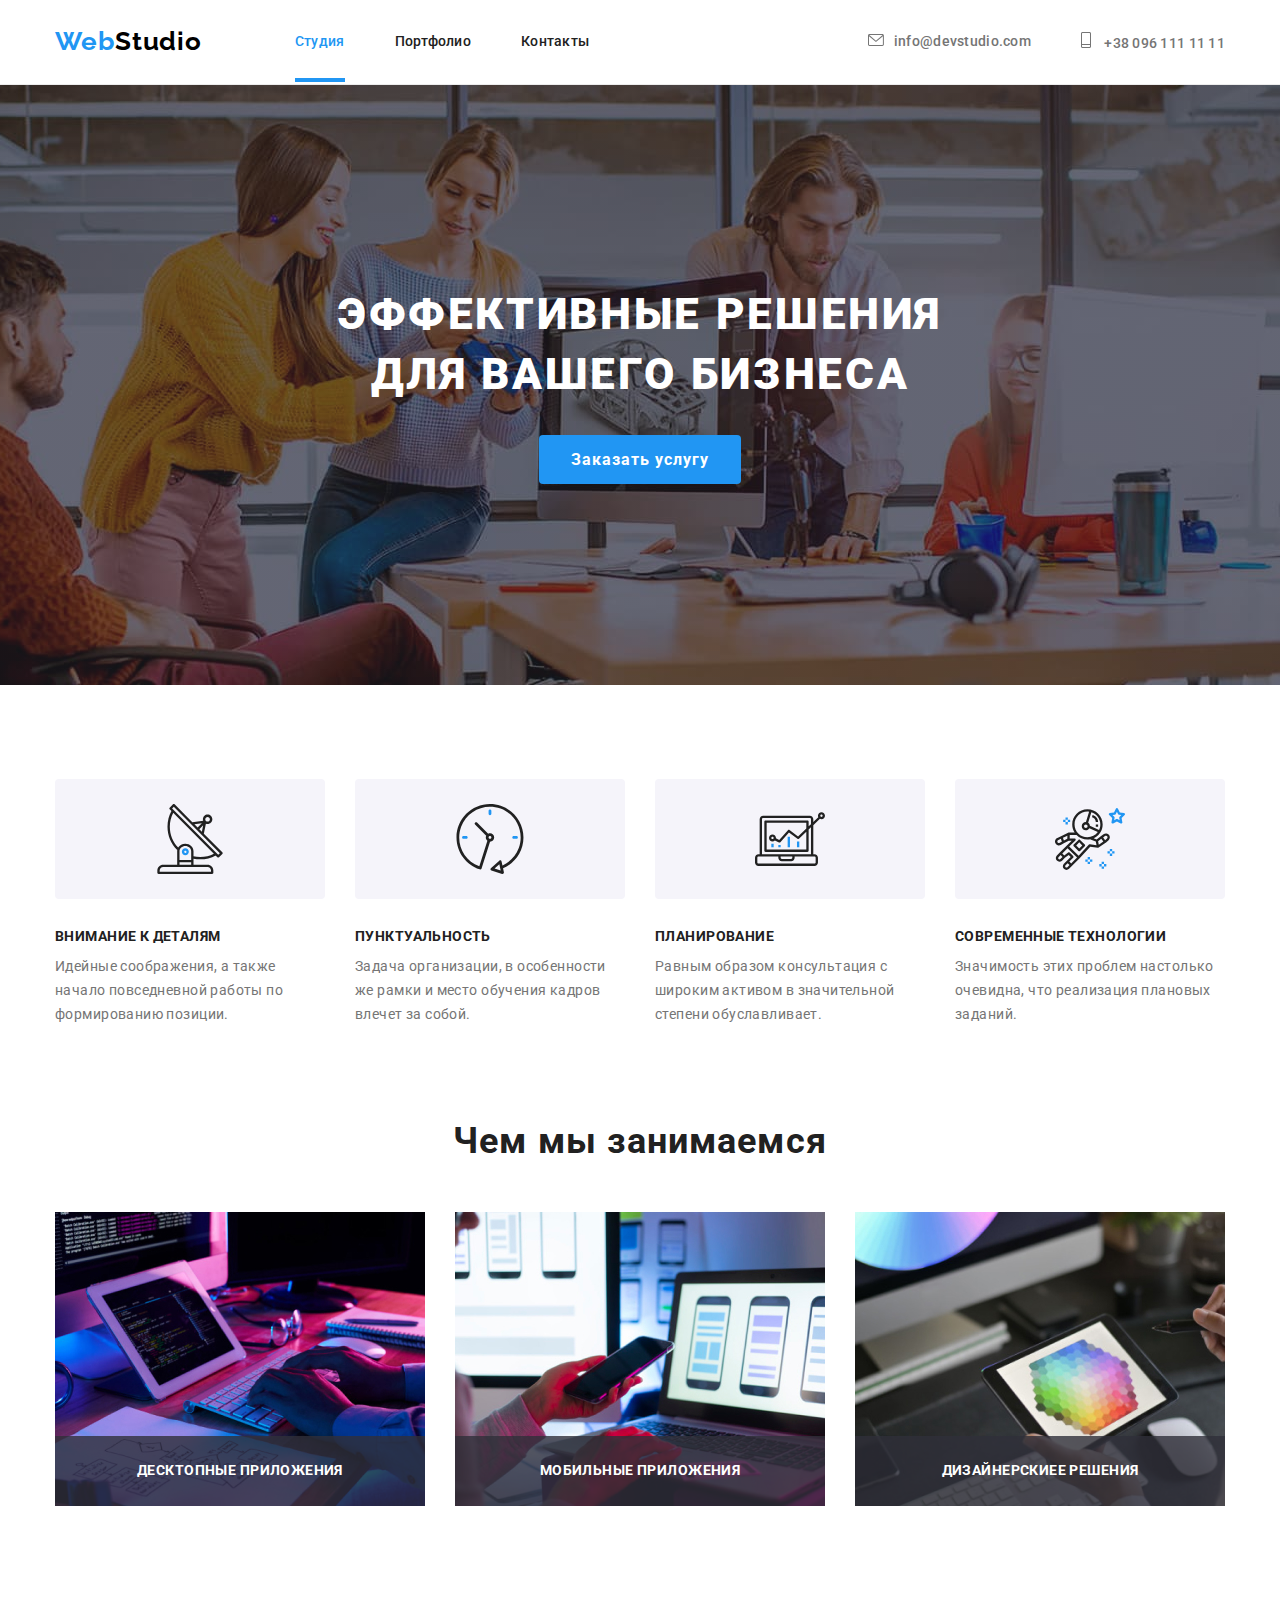
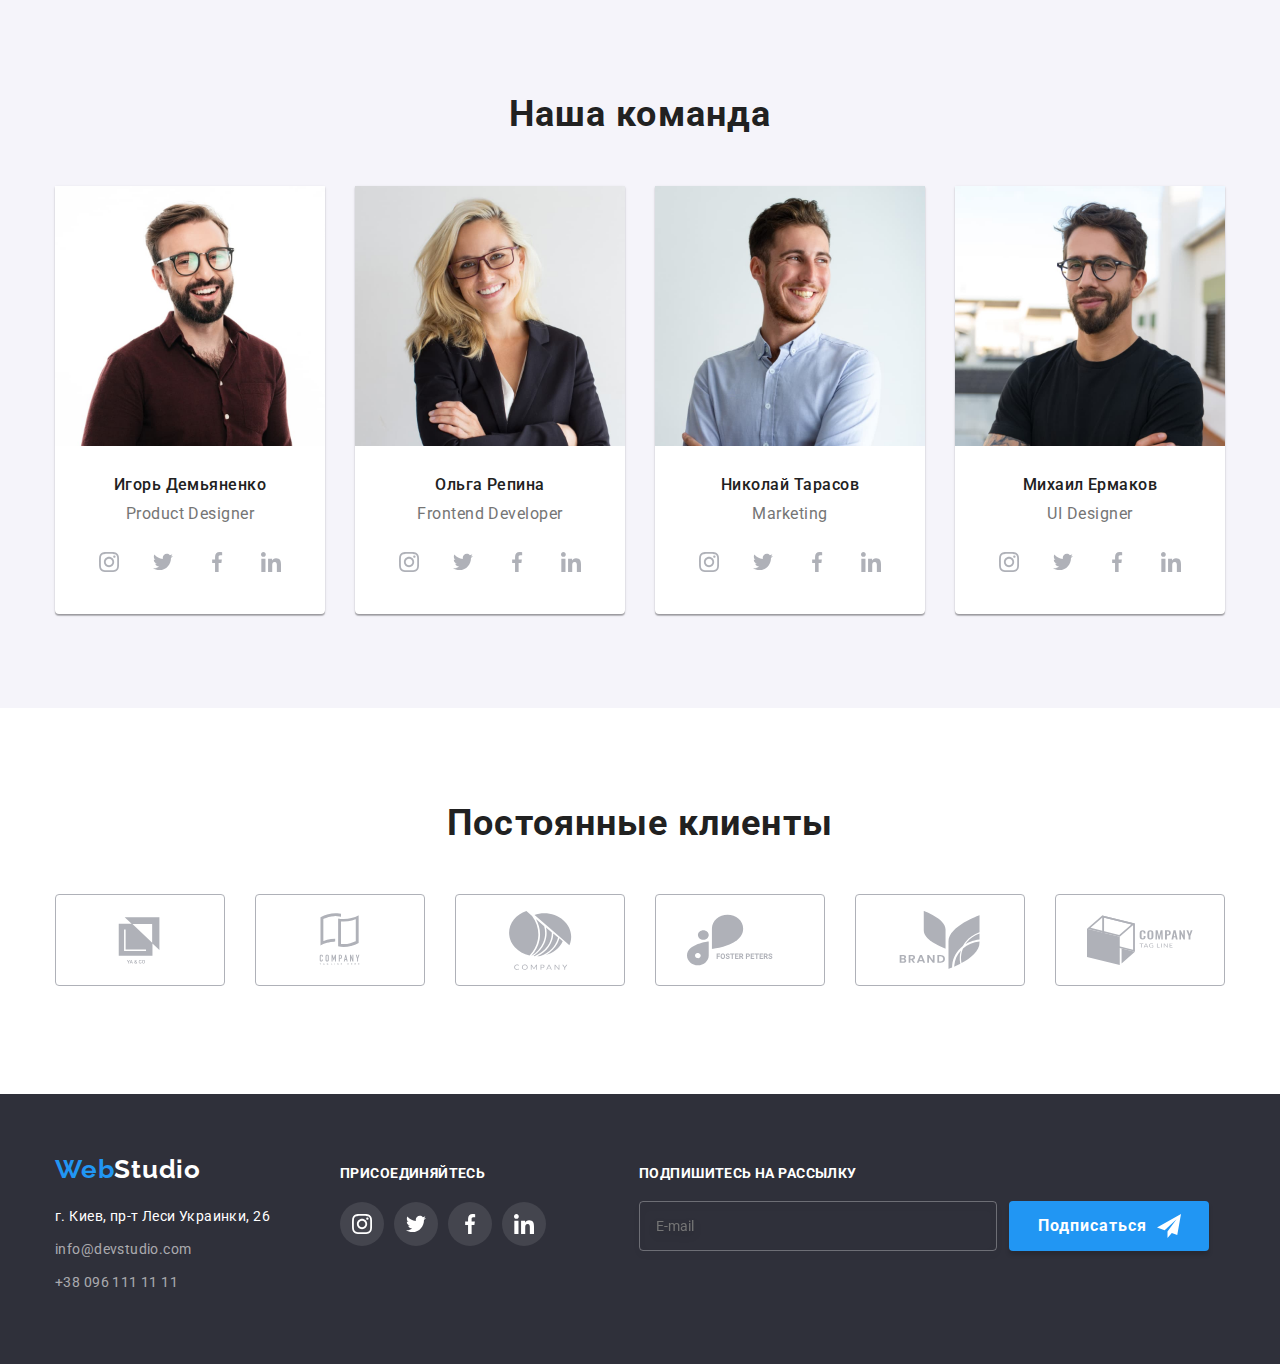
==== commit a43f3209: "Remake footer-button" ====
--- a/index.html
+++ b/index.html
@@ -421,7 +421,7 @@
           </address>
         </div>
         <div class="footer-socials">
-          <h2 class="socials-title">присоединяйтесь</h2>
+          <p class="socials-title">присоединяйтесь</p>
           <ul class="socials-list list">
             <li class="socials-link">
               <a href="" class="footer-socials-link">
@@ -455,17 +455,17 @@
         </div>
         <div class="footer-form">
           <p class="form-title">Подпишитесь на рассылку</p>
-          <form action="" class="subs-form">
-            <label for="name">
-              <input type="text" class="footer-input" placeholder="E-mail"
-            /></label>
-
-            <div class="footer-button">
-              <button type="submit" class="footer-form-button">Подписаться</button>
+          <form class="subs-form">
+            <label>
+              <input type="text" name="user-mail" class="footer-input" placeholder="E-mail" />
+            </label>
+
+            <button type="submit" class="footer-form-button">
+              Подписаться
               <svg class="footer-form-icon">
                 <use href="./images/symbol-defs.svg#icon-icon-send"></use>
               </svg>
-            </div>
+            </button>
           </form>
         </div>
       </div>
@@ -486,7 +486,7 @@
           <label class="form-label">
             <span class="form-label-text">Имя</span>
             <span class="modal-icon-wrapper">
-              <input type="text" class="form-input" />
+              <input type="text" name="user-name" class="form-input" />
               <svg class="modal-form-icon">
                 <use href="./images/symbol-defs.svg#icon-user-icon"></use>
               </svg>
@@ -496,7 +496,7 @@
           <label class="form-label">
             <span class="form-label-text">Телефон</span>
             <span class="modal-icon-wrapper">
-              <input type="tel" class="form-input" />
+              <input type="tel" name="user-tel" class="form-input" />
               <svg class="modal-form-icon">
                 <use href="./images/symbol-defs.svg#icon-user-phone-icon"></use>
               </svg>
@@ -506,7 +506,7 @@
           <label class="form-label">
             <span class="form-label-text">Почта</span>
             <span class="modal-icon-wrapper">
-              <input type="email" class="form-input" />
+              <input type="email" name="user-name-modal-form" class="form-input" />
               <svg class="modal-form-icon">
                 <use href="./images/symbol-defs.svg#icon-user-mail-icon"></use>
               </svg>
--- a/css/styles.css
+++ b/css/styles.css
@@ -662,34 +662,28 @@
 
 .footer-content {
   display: flex;
+  align-items: baseline;
 }
 
 .footer-logo-adds {
   margin-right: 70px;
 }
 
-.footer-socials {
-  padding-top: 12px;
-}
-
 .logo-footer {
   display: block;
   display: flex;
-  padding-bottom: 20px;
-  width: 145px;
-  margin-right: 70px;
+  padding: 0;
+  margin-right: 0;
+  margin-bottom: 20px;
 }
 
 address {
   font-style: normal;
-  width: 231px;
-  margin-right: 70px;
 }
 
 .adds {
   display: block;
   margin-bottom: 9px;
-  width: 231px;
 
   color: var(--primary-white-color);
   font-weight: 400;
@@ -717,7 +711,7 @@
 .socials-title {
   color: var(--primary-white-color);
   text-transform: uppercase;
-  padding: 20px 0;
+  margin-bottom: 20px;
 
   font-weight: 700;
   font-size: 14px;
@@ -758,9 +752,6 @@
 
 /* Footer form */
 
-.footer-form {
-  padding-top: 12px;
-}
 .subs-form {
   display: flex;
 }
@@ -774,7 +765,6 @@
   text-transform: uppercase;
 
   color: var(--primary-white-color);
-  padding-top: 20px;
   margin-bottom: 20px;
 }
 
@@ -811,16 +801,19 @@
   color: rgba(255, 255, 255, 0.6);
 }
 
-.footer-button {
+.footer-form-button {
+  display: flex;
+
+  position: relative;
+
+  border: none;
+
   margin: 0;
-  position: relative;
-}
-
-.footer-form-button {
-  border: none;
-  padding: 0;
-  margin: 0;
-  margin-right: 10px;
+
+  padding-top: 10px;
+  padding-bottom: 10px;
+  padding-left: 29px;
+
   margin-left: 12px;
 
   width: 200px;
@@ -881,6 +874,8 @@
 .modal {
   padding: 40px;
 
+  width: 528px;
+
   position: absolute;
   top: 50%;
   left: 50%;
@@ -888,9 +883,6 @@
 
   transition: box-shadow 250ms cubic-bezier(0.4, 0, 0.2, 1),
     transform 250ms cubic-bezier(0.4, 0, 0.2, 1);
-
-  width: 528px;
-  height: 581px;
 
   background: var(--primary-white-color);
   border-radius: 4px;
@@ -924,8 +916,8 @@
 }
 
 .modal-icon {
-  width: 11px;
-  height: 11px;
+  width: 18px;
+  height: 18px;
 }
 
 /* Modal window Form */
@@ -937,6 +929,8 @@
 
 .modal-form-title {
   margin-bottom: 12px;
+
+  height: 23px;
 
   font-weight: 700;
   font-size: 20px;
@@ -999,8 +993,8 @@
   left: 15px;
   transform: translateY(-50%);
 
-  width: 12px;
-  height: 12px;
+  width: 18px;
+  height: 18px;
 
   transition: fill 250ms cubic-bezier(0.4, 0, 0.2, 1);
 }
@@ -1054,6 +1048,7 @@
   border: 1px solid var(--title-text-color);
   border-radius: 2px;
   margin-right: 8px;
+  margin-left: 14px;
 
   transition: background-color 250ms cubic-bezier(0.4, 0, 0.2, 1),
     background-image 250ms cubic-bezier(0.4, 0, 0.2, 1);
